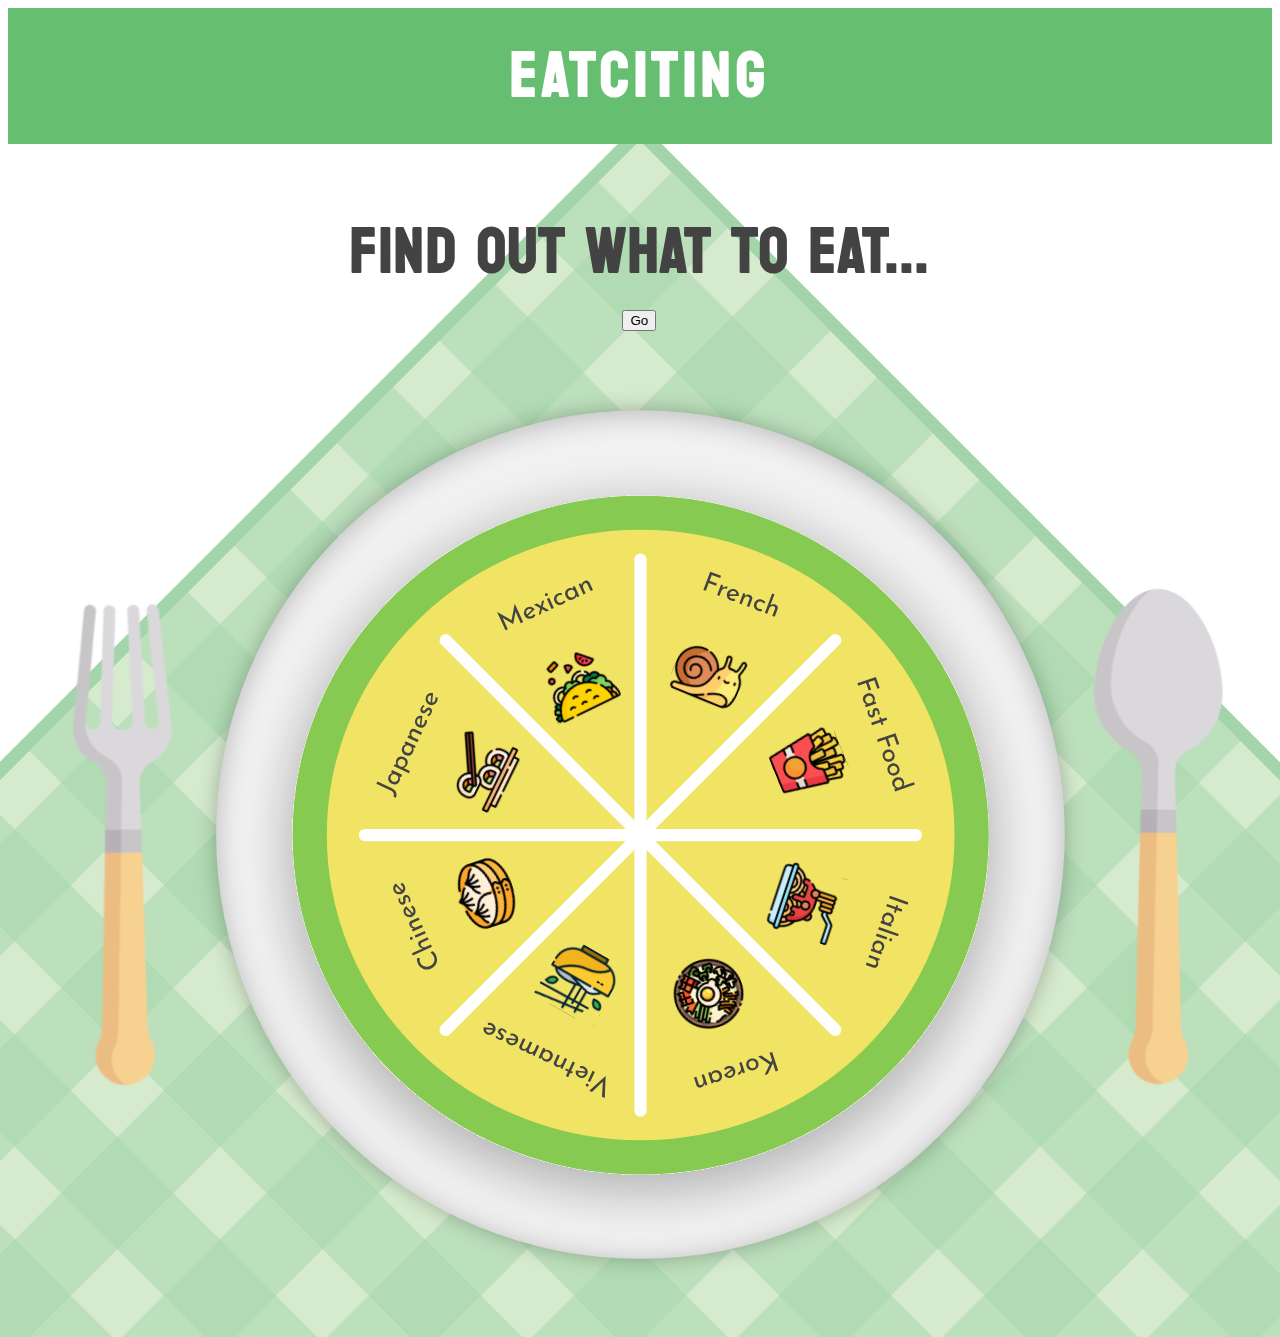
==== src/index.html @ bc3fe516 "javascript" ====
<!DOCTYPE html>
<html lang="en">

<head>
	<meta charset="utf-8">
	<meta http-equiv="X-UA-Compatible" content="IE=edge">
	<meta name="viewport" content="width=device-width, initial-scale=1">
	<meta name="description" content="Update your description here" />
	<link rel="preconnect" href="https://fonts.googleapis.com">
	<link rel="preconnect" href="https://fonts.gstatic.com" crossorigin>
	<link href="https://fonts.googleapis.com/css2?family=Koulen&display=swap" rel="stylesheet">
	<link href="https://fonts.googleapis.com/css2?family=Kaushan+Script&display=swap" rel="stylesheet">
	<title>Eaciting</title>
	<link rel="stylesheet" href="css/style.css">
	<!--
		This is where you should link your CSS file.
	-->
</head>

<body>
	<section class="header">
		<h1>EATCITING</h1>
	</section >
	<section class="title">
		<h1>FIND OUT WHAT TO EAT...</h1>
	</section>
	<button id="spin">Go</button>


	<section class="main">
		<img class= "fork" src = "images/fork.svg" alt="fork"/>
		<img class= "wheel" src = "images/Wheel.svg" alt="wheel"/>
		<img class= "spoon" src = "images/spoon.svg" alt="spoon"/>
		
	</section>
	
	<script src="js/scripts.js"></script>
</body>

</html>
---- src/css/style.css ----
@media screen and (375px <= width <= 834px){
	body{
		background-image: url(../images/Table.svg);
		background-position: 50% -7%;
		background-repeat: no-repeat;
	}

	.header{
		padding: 10px;
		background-color: #66BE71;
		font-family: "Koulen";
		color: white;
		margin-right: 0px;
		text-align: center;
		font-size: 2em;
		letter-spacing: 5px;
		margin-top: 0px;}
	.title{
		font-family: "Koulen";
		color: #434343;
		text-align: center;
		font-size: 1.2em;
		margin-top: 70px;
		letter-spacing: 2px;
	}
	h1{
		border: 0px;
		margin: 0px;
	}

	.main{
		display: flex;
		flex-direction: row;
		justify-content: center;
		scale: 130%;
		margin-top: 90px;
	}
	
	.fork{
		position: absolute;
		margin-top: -40%;
		margin-left: -65%;
		scale: 36%;
	}
	.wheel{
		margin: 0px;
		width: 75%;
		transition: transform 1s ease-in-out;
	}
	  
	.spoon{
		position: absolute;
		margin-left:66%;
		margin-top: -40%;
		scale: 35%;
	}	

	img{
		margin-top: 0px;
	}
	#spin{
		position: absolute;
		margin-left: 45%;
		
	}
	
}

@media screen and (834px <= width <= 1279px) {
	body{
		background-image: url(../images/Table.svg);
		background-position: 50% -20%;
		background-repeat: no-repeat;
	}
	.header{
		padding: 10px;
		background-color: #66BE71;
		font-family: "Koulen";
		color: white;
		margin-right: 0px;
		text-align: center;
		font-size: 2em;
		letter-spacing: 5px;
		margin-top: 0px;}
	.title{
		font-family: "Koulen";
		color: #434343;
		text-align: center;
		font-size: 2em;
		margin-top: 50px;
		letter-spacing: 2px;
	}
	h1{
		border: 0px;
		margin: 0px;
	}

	.main{
		display: flex;
		flex-direction: row;
		justify-content: center;
		scale: 70%;
	}
	.fork{
		position: absolute;
		margin-left: -100%;
		margin-top: 10%;
		height: 80%;
		
	}
	.wheel{
		height: 80%;
		transition: transform 5s ease-in-out;
	}
	.spoon{
		position: absolute;
		margin-top: 10%;
		margin-left: 100%;
		height: 80%;
	}
	#spin{
		position: absolute;
		margin-left: 48%;
	}

}
@media screen and (width >= 1280px) {
	body{
		background-image: url(../images/Table.svg);
		background-position: 50% -15%;
		background-repeat: no-repeat;
	}
	.header{
		padding: 10px;
		background-color: #66BE71;
		font-family: "Koulen";
		color: white;
		margin-right: 0px;
		text-align: center;
		font-size: 2em;
		letter-spacing: 5px;
		margin-top: 0px;}
	.title{
		font-family: "Koulen";
		color: #434343;
		text-align: center;
		font-size: 2em;
		margin-top: 50px;
		letter-spacing: 2px;
	}
	h1{
		border: 0px;
		margin: 0px;
	}

	.main{
		display: flex;
		flex-direction: row;
		justify-content: center;
		margin-top: 30px;
		scale: 90%;
	}
	.fork{
		margin:auto;
		height: 80%;
	}
	.wheel{
		height: 80%;
		transition: transform 5s ease-in-out;
	}
	.spoon{
		margin: auto;
		height: 80%;
	}
	
	#spin{
		position: absolute;
		margin-left: 48%;
	}

}
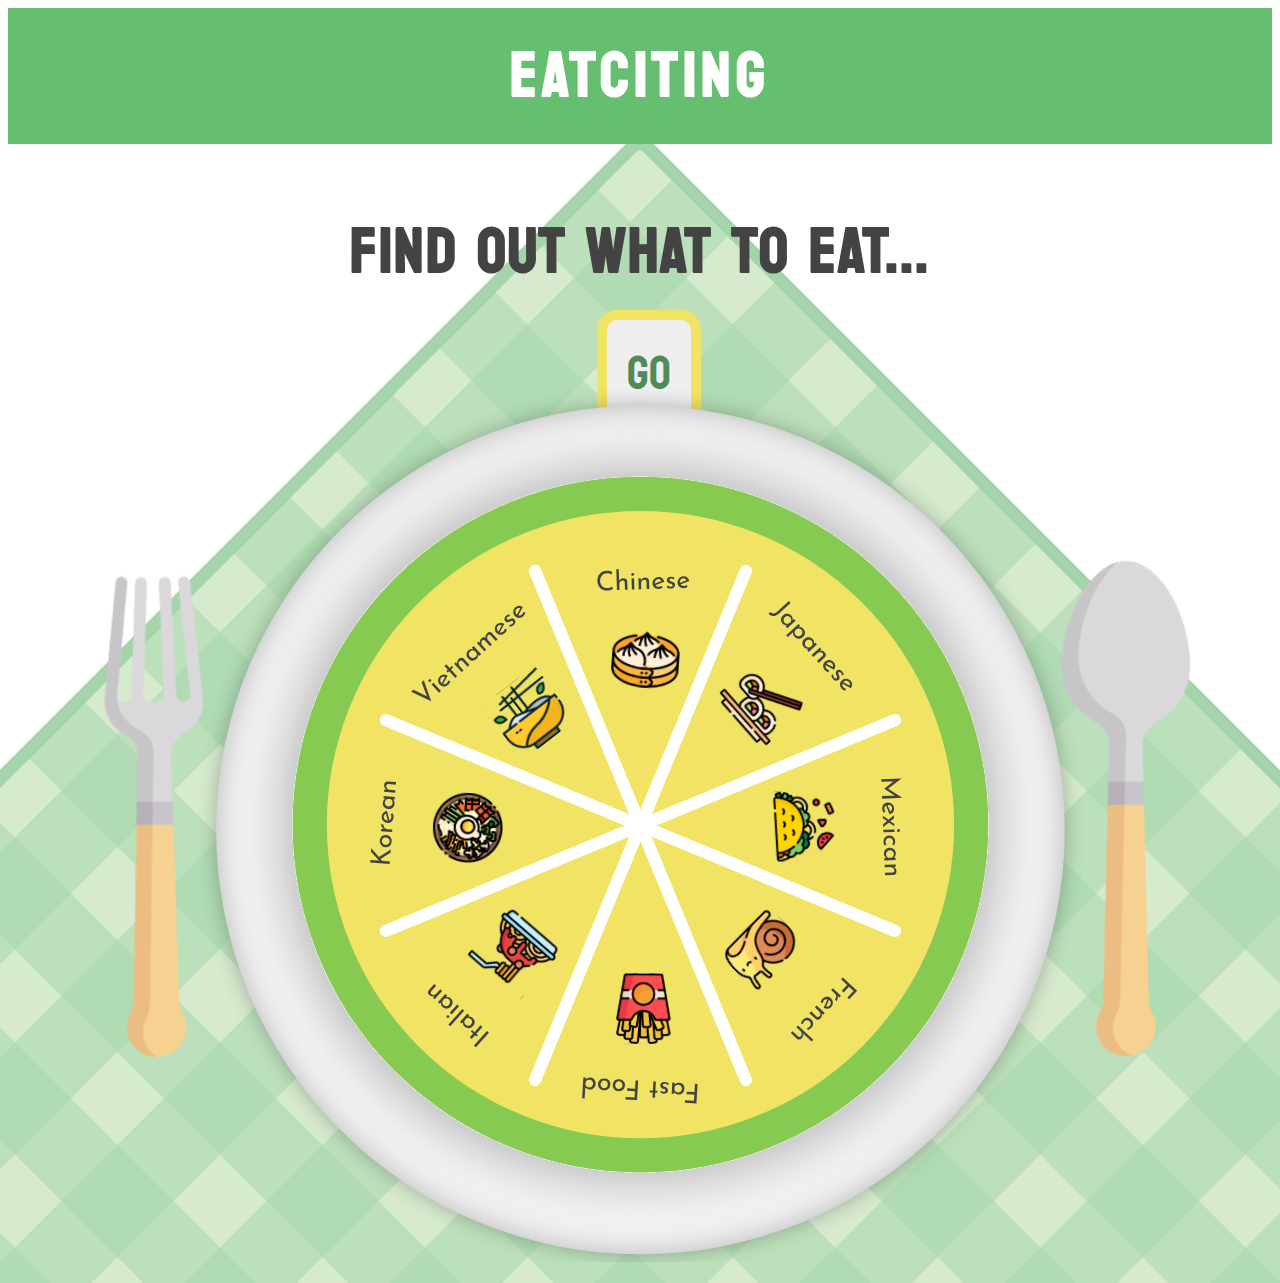
==== commit 9b6312a0: "Big Update: Java Script" ====
--- a/src/index.html
+++ b/src/index.html
@@ -20,7 +20,7 @@
 <body>
 	<section class="header">
 		<h1>EATCITING</h1>
-	</section >
+	</section>
 	<section class="title">
 		<h1>FIND OUT WHAT TO EAT...</h1>
 	</section>
@@ -28,14 +28,15 @@
 
 
 	<section class="main">
-		<img class= "fork" src = "images/fork.svg" alt="fork"/>
-		<img class= "wheel" src = "images/Wheel.svg" alt="wheel"/>
-		<img class= "spoon" src = "images/spoon.svg" alt="spoon"/>
-		
+		<img class="fork" src="images/fork.svg" alt="fork" />
+		<img class="wheel" src="images/Wheel.svg" alt="wheel" />
+		<img class="plate" src="images/plate.svg" alt="plate" />
+		<img class="spoon" src="images/spoon.svg" alt="spoon" />
+		<button class="gifthide"></button>
+
 	</section>
-	
+
 	<script src="js/scripts.js"></script>
 </body>
 
 </html>
-
--- a/src/css/style.css
+++ b/src/css/style.css
@@ -1,11 +1,11 @@
-@media screen and (375px <= width <= 834px){
-	body{
+@media screen and (375px <=width <=834px) {
+	body {
 		background-image: url(../images/Table.svg);
 		background-position: 50% -7%;
 		background-repeat: no-repeat;
 	}
 
-	.header{
+	.header {
 		padding: 10px;
 		background-color: #66BE71;
 		font-family: "Koulen";
@@ -14,8 +14,10 @@
 		text-align: center;
 		font-size: 2em;
 		letter-spacing: 5px;
-		margin-top: 0px;}
-	.title{
+		margin-top: 0px;
+	}
+
+	.title {
 		font-family: "Koulen";
 		color: #434343;
 		text-align: center;
@@ -23,56 +25,60 @@
 		margin-top: 70px;
 		letter-spacing: 2px;
 	}
-	h1{
+
+	h1 {
 		border: 0px;
 		margin: 0px;
 	}
 
-	.main{
+	.main {
 		display: flex;
 		flex-direction: row;
 		justify-content: center;
 		scale: 130%;
 		margin-top: 90px;
 	}
-	
-	.fork{
+
+	.fork {
 		position: absolute;
 		margin-top: -40%;
 		margin-left: -65%;
 		scale: 36%;
 	}
-	.wheel{
+
+	.wheel {
 		margin: 0px;
 		width: 75%;
 		transition: transform 1s ease-in-out;
 	}
-	  
-	.spoon{
-		position: absolute;
-		margin-left:66%;
+
+	.spoon {
+		position: absolute;
+		margin-left: 66%;
 		margin-top: -40%;
 		scale: 35%;
-	}	
-
-	img{
-		margin-top: 0px;
-	}
-	#spin{
+	}
+
+	img {
+		margin-top: 0px;
+	}
+
+	#spin {
 		position: absolute;
 		margin-left: 45%;
-		
-	}
-	
+
+	}
+
 }
 
-@media screen and (834px <= width <= 1279px) {
-	body{
+@media screen and (834px <=width <=1279px) {
+	body {
 		background-image: url(../images/Table.svg);
 		background-position: 50% -20%;
 		background-repeat: no-repeat;
 	}
-	.header{
+
+	.header {
 		padding: 10px;
 		background-color: #66BE71;
 		font-family: "Koulen";
@@ -81,8 +87,10 @@
 		text-align: center;
 		font-size: 2em;
 		letter-spacing: 5px;
-		margin-top: 0px;}
-	.title{
+		margin-top: 0px;
+	}
+
+	.title {
 		font-family: "Koulen";
 		color: #434343;
 		text-align: center;
@@ -90,47 +98,54 @@
 		margin-top: 50px;
 		letter-spacing: 2px;
 	}
-	h1{
+
+	h1 {
 		border: 0px;
 		margin: 0px;
 	}
 
-	.main{
+	.main {
 		display: flex;
 		flex-direction: row;
 		justify-content: center;
 		scale: 70%;
 	}
-	.fork{
+
+	.fork {
 		position: absolute;
 		margin-left: -100%;
 		margin-top: 10%;
 		height: 80%;
-		
-	}
-	.wheel{
+
+	}
+
+	.wheel {
 		height: 80%;
 		transition: transform 5s ease-in-out;
 	}
-	.spoon{
+
+	.spoon {
 		position: absolute;
 		margin-top: 10%;
 		margin-left: 100%;
 		height: 80%;
 	}
-	#spin{
+
+	#spin {
 		position: absolute;
 		margin-left: 48%;
 	}
 
 }
-@media screen and (width >= 1280px) {
-	body{
+
+@media screen and (width >=1280px) {
+	body {
 		background-image: url(../images/Table.svg);
 		background-position: 50% -15%;
 		background-repeat: no-repeat;
 	}
-	.header{
+
+	.header {
 		padding: 10px;
 		background-color: #66BE71;
 		font-family: "Koulen";
@@ -139,8 +154,10 @@
 		text-align: center;
 		font-size: 2em;
 		letter-spacing: 5px;
-		margin-top: 0px;}
-	.title{
+		margin-top: 0px;
+	}
+
+	.title {
 		font-family: "Koulen";
 		color: #434343;
 		text-align: center;
@@ -148,34 +165,71 @@
 		margin-top: 50px;
 		letter-spacing: 2px;
 	}
-	h1{
+
+	h1 {
 		border: 0px;
 		margin: 0px;
 	}
 
-	.main{
+	.main {
 		display: flex;
 		flex-direction: row;
 		justify-content: center;
 		margin-top: 30px;
 		scale: 90%;
 	}
-	.fork{
-		margin:auto;
-		height: 80%;
-	}
-	.wheel{
+
+	.fork {
+		margin: auto;
+		height: 80%;
+	}
+
+	.wheel {
 		height: 80%;
 		transition: transform 5s ease-in-out;
-	}
-	.spoon{
+		margin-top: 3%;
+	}
+
+	.wheelhide {
+		visibility: hidden;
+	}
+
+	.plate {
+		position: absolute;
+		z-index: -1;
+	}
+
+	.spoon {
 		margin: auto;
 		height: 80%;
 	}
-	
-	#spin{
-		position: absolute;
-		margin-left: 48%;
-	}
-
-}+
+	.gifthide {
+		display: none;
+	}
+
+	.gift {
+		position: absolute;
+		margin-top: 25%;
+		background: url(../images/gift.svg);
+		width: 170px;
+		height: 170px;
+		border: none;
+	}
+
+	#spin {
+		position: absolute;
+		margin-left: 46%;
+		padding: 20px;
+		padding-top: 10px;
+		font-size: 3em;
+		border-color: #F1E363;
+		border-width: 10px;
+		border-style: solid;
+		border-radius: 20px;
+		font-family: "Koulen";
+		color: #4F8A57;
+
+	}
+
+}
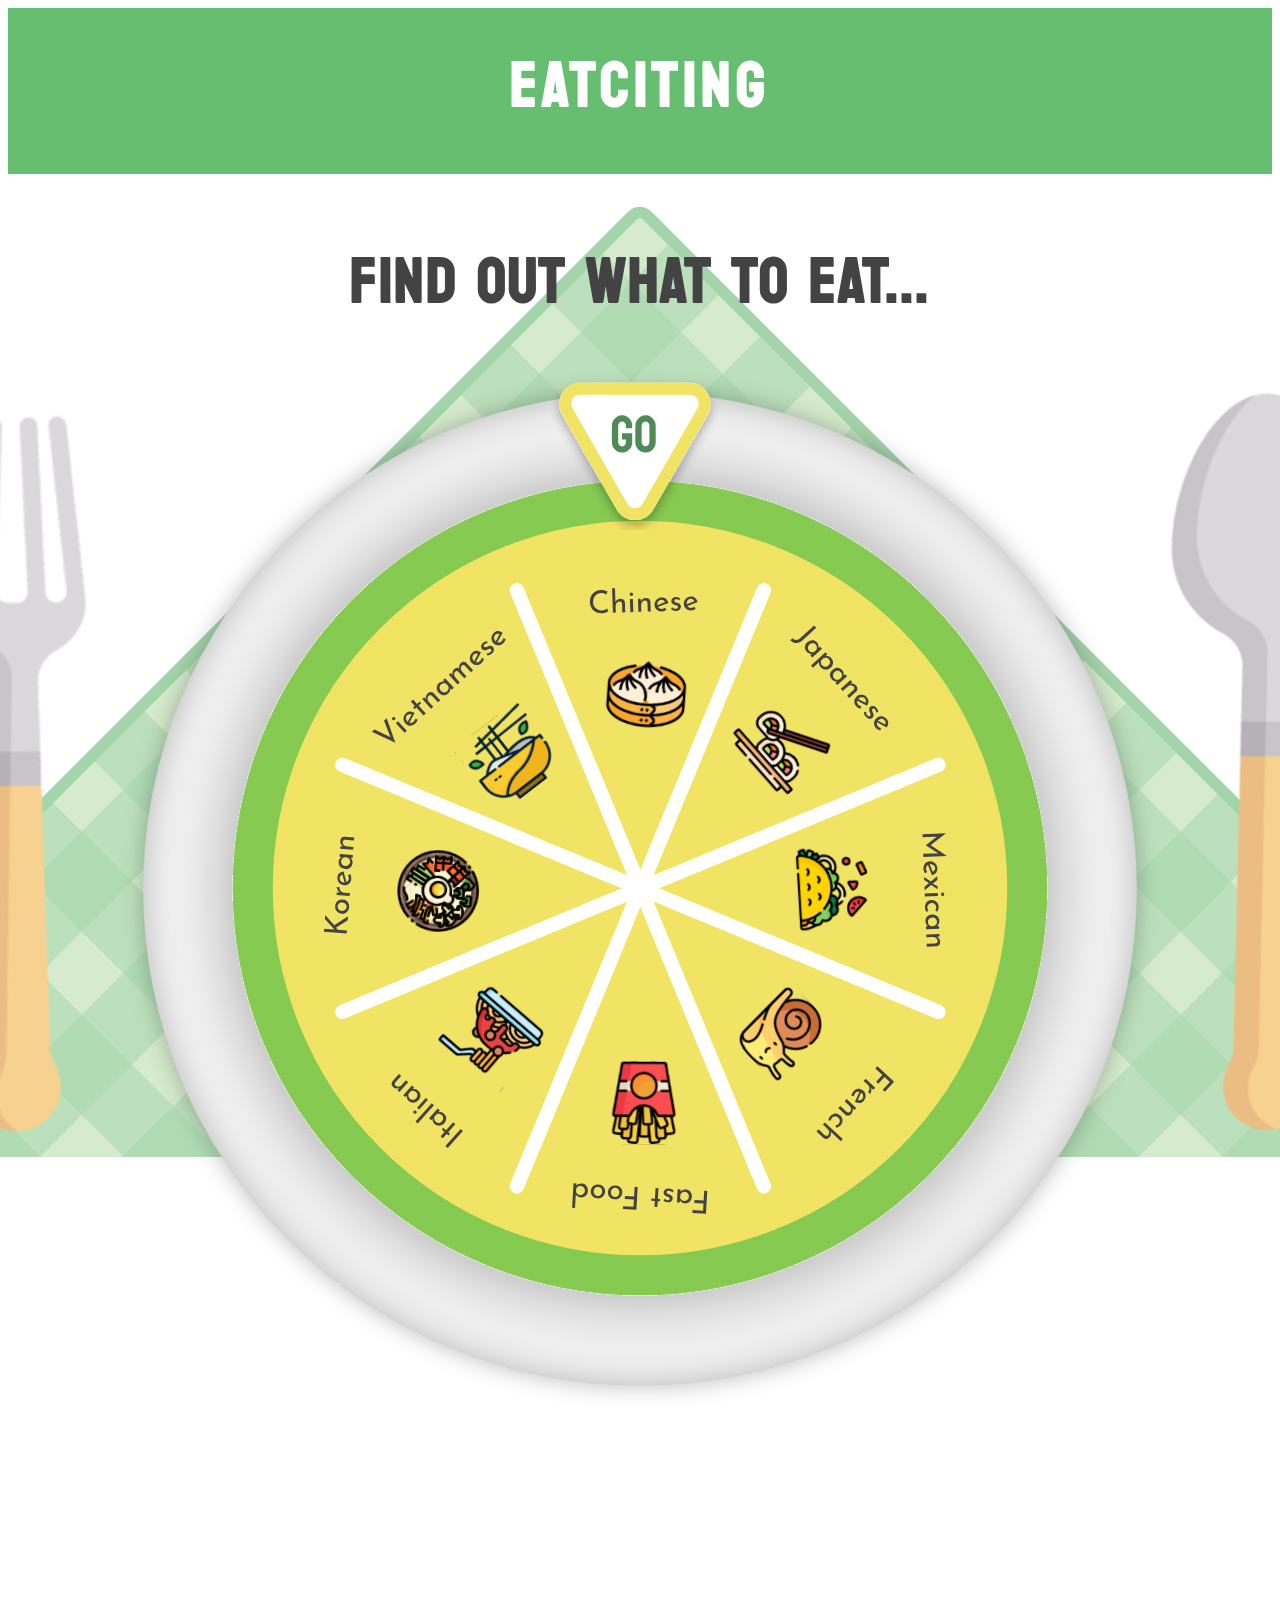
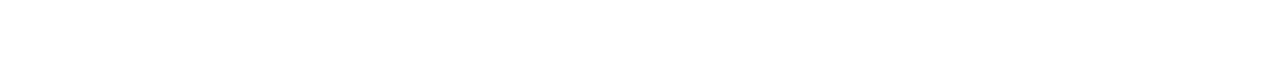
==== commit 169106f3: "Big Update: CSS" ====
--- a/src/index.html
+++ b/src/index.html
@@ -12,9 +12,6 @@
 	<link href="https://fonts.googleapis.com/css2?family=Kaushan+Script&display=swap" rel="stylesheet">
 	<title>Eaciting</title>
 	<link rel="stylesheet" href="css/style.css">
-	<!--
-		This is where you should link your CSS file.
-	-->
 </head>
 
 <body>
@@ -24,15 +21,21 @@
 	<section class="title">
 		<h1>FIND OUT WHAT TO EAT...</h1>
 	</section>
-	<button id="spin">Go</button>
+	<section class="start">
+		<button id="spin"></button>
+	</section>
+
 
 
 	<section class="main">
 		<img class="fork" src="images/fork.svg" alt="fork" />
 		<img class="wheel" src="images/Wheel.svg" alt="wheel" />
-		<img class="plate" src="images/plate.svg" alt="plate" />
 		<img class="spoon" src="images/spoon.svg" alt="spoon" />
-		<button class="gifthide"></button>
+		<img class="platehide" src="images/plate.svg" alt="plate" />
+		<section class="giftbox">
+			<button class="gifthide"></button>
+		</section>
+
 
 	</section>
 
--- a/src/css/style.css
+++ b/src/css/style.css
@@ -1,4 +1,4 @@
-@media screen and (375px <=width <=834px) {
+@media screen and (375px <=width <834px) {
 	body {
 		background-image: url(../images/Table.svg);
 		background-position: 50% -7%;
@@ -71,15 +71,21 @@
 
 }
 
-@media screen and (834px <=width <=1279px) {
+@media screen and (834px <=width <1280px) {
 	body {
 		background-image: url(../images/Table.svg);
-		background-position: 50% -20%;
+		background-position: 50% 200px;
+		background-size: 220%;
 		background-repeat: no-repeat;
-	}
+		display: grid;
+		grid-template-columns: repeat(6, 1fr);
+		grid-template-rows: repeat(8, 1fr);
+	}
+
+	/* Title Bar & Instruction Line */
 
 	.header {
-		padding: 10px;
+		padding: 20px;
 		background-color: #66BE71;
 		font-family: "Koulen";
 		color: white;
@@ -88,6 +94,8 @@
 		font-size: 2em;
 		letter-spacing: 5px;
 		margin-top: 0px;
+		grid-column: 1 / span 6;
+		grid-row: 1 / span 1;
 	}
 
 	.title {
@@ -97,6 +105,8 @@
 		font-size: 2em;
 		margin-top: 50px;
 		letter-spacing: 2px;
+		grid-column: 1 / span 6;
+		grid-row: 2 / span 1;
 	}
 
 	h1 {
@@ -104,36 +114,109 @@
 		margin: 0px;
 	}
 
+	/* Main Part */
+
 	.main {
-		display: flex;
-		flex-direction: row;
-		justify-content: center;
-		scale: 70%;
-	}
+		display: grid;
+		grid-template-rows: 1;
+		grid-template-columns: repeat(8, 1fr);
+		justify-content: center;
+		margin-top: 30px;
+		scale: 100%;
+		grid-column: 1 / span 6;
+		grid-row: 3/ span 9;
+	}
+
+	/* Main Part  Element*/
 
 	.fork {
-		position: absolute;
-		margin-left: -100%;
-		margin-top: 10%;
-		height: 80%;
-
-	}
+		max-width: 120%;
+		grid-row: 1;
+		grid-column: 1/span 1
+	}
+
+	.spoon {
+		max-width: 120%;
+		grid-row: 1;
+		grid-column: 8/span 1;
+	}
+
+	/* Spin Wheel*/
 
 	.wheel {
-		height: 80%;
-		transition: transform 5s ease-in-out;
-	}
-
-	.spoon {
-		position: absolute;
-		margin-top: 10%;
-		margin-left: 100%;
-		height: 80%;
+		margin-top: 50px;
+		max-width: 100%;
+		transition: transform 3s ease-in-out;
+		grid-row: 1;
+		grid-column: 2/span 6;
+	}
+
+	.wheelhide {
+		display: none;
+	}
+
+	/* Blank Plate*/
+
+	.platehide {
+		display: none;
+	}
+
+	.plate {
+		margin-top: 50px;
+		max-width: 100%;
+		transition: transform 3s ease-in-out;
+		grid-row: 1;
+		grid-column: 2/span 6;
+	}
+
+	/* Gift Box*/
+
+	.giftbox {
+		grid-row: 1;
+		grid-column: 4/span 2;
+		z-index: 1;
+		display: flex;
+		justify-content: center;
+	}
+
+	.gifthide {
+		display: none;
+	}
+
+	.gift {
+		background: url(../images/gift.svg);
+		margin-top: 260px;
+		width: 160px;
+		height: 160px;
+		border: none;
+		transition-duration: 0.4s;
+	}
+
+	.gift:hover {
+		transform: scale(1.2);
+	}
+
+	/* Start Button*/
+
+	.start {
+		display: flex;
+		justify-content: center;
+		grid-column: 1 / span 6;
+		grid-row: 3 / span 2;
+		z-index: 1;
 	}
 
 	#spin {
-		position: absolute;
-		margin-left: 48%;
+		width: 220px;
+		height: 200px;
+		background: url(../images/start.svg);
+		border: none;
+		margin-top: -10px;
+		transition-duration: 0.4s;
+	}
+
+	#spin:hover {
+		transform: scale(1.2);
 	}
 
 }
@@ -141,12 +224,18 @@
 @media screen and (width >=1280px) {
 	body {
 		background-image: url(../images/Table.svg);
-		background-position: 50% -15%;
+		background-position: 50% 200px;
+		background-size: 150%;
 		background-repeat: no-repeat;
-	}
+		display: grid;
+		grid-template-columns: repeat(6, 1fr);
+		grid-template-rows: repeat(10, 1fr);
+	}
+
+	/* Title Bar & Instruction Line */
 
 	.header {
-		padding: 10px;
+		padding: 20px;
 		background-color: #66BE71;
 		font-family: "Koulen";
 		color: white;
@@ -155,6 +244,8 @@
 		font-size: 2em;
 		letter-spacing: 5px;
 		margin-top: 0px;
+		grid-column: 1 / span 6;
+		grid-row: 1 / span 1;
 	}
 
 	.title {
@@ -164,6 +255,8 @@
 		font-size: 2em;
 		margin-top: 50px;
 		letter-spacing: 2px;
+		grid-column: 1 / span 6;
+		grid-row: 2 / span 1;
 	}
 
 	h1 {
@@ -171,37 +264,67 @@
 		margin: 0px;
 	}
 
+	/* Main Part */
+
 	.main {
-		display: flex;
-		flex-direction: row;
+		display: grid;
+		grid-template-rows: 1;
+		grid-template-columns: 3;
 		justify-content: center;
 		margin-top: 30px;
-		scale: 90%;
-	}
+		scale: 100%;
+		grid-column: 1 / span 6;
+		grid-row: 3/ span 9;
+	}
+
+	/* Main Part  Element*/
 
 	.fork {
-		margin: auto;
-		height: 80%;
-	}
+		height: 60%;
+		grid-row: 1;
+		grid-column: 1;
+	}
+
+	.spoon {
+		height: 60%;
+		grid-row: 1;
+		grid-column: 3;
+	}
+
+	/* Spin Wheel*/
 
 	.wheel {
 		height: 80%;
-		transition: transform 5s ease-in-out;
+		transition: transform 3s ease-in-out;
+		grid-row: 1;
+		grid-column: 2;
+	}
+
+	.wheelhide {
+		display: none;
+	}
+
+	/* Blank Plate*/
+
+	.platehide {
+		display: none;
+	}
+
+	.plate {
+		height: 80%;
 		margin-top: 3%;
-	}
-
-	.wheelhide {
-		visibility: hidden;
-	}
-
-	.plate {
-		position: absolute;
-		z-index: -1;
-	}
-
-	.spoon {
-		margin: auto;
-		height: 80%;
+		grid-row: 1;
+		grid-column: 2;
+	}
+
+	/* Gift Box*/
+
+	.giftbox {
+		grid-row: 1;
+		grid-column: 2;
+		z-index: 1;
+		display: flex;
+		justify-content: center;
 	}
 
 	.gifthide {
@@ -209,27 +332,39 @@
 	}
 
 	.gift {
-		position: absolute;
-		margin-top: 25%;
 		background: url(../images/gift.svg);
-		width: 170px;
-		height: 170px;
+		margin-top: 320px;
+		width: 160px;
+		height: 160px;
 		border: none;
+		transition-duration: 0.4s;
+	}
+
+	.gift:hover {
+		transform: scale(1.2);
+	}
+
+	/* Start Button*/
+
+	.start {
+		display: flex;
+		justify-content: center;
+		grid-column: 1 / span 6;
+		grid-row: 3 / span 2;
+		z-index: 1;
 	}
 
 	#spin {
-		position: absolute;
-		margin-left: 46%;
-		padding: 20px;
-		padding-top: 10px;
-		font-size: 3em;
-		border-color: #F1E363;
-		border-width: 10px;
-		border-style: solid;
-		border-radius: 20px;
-		font-family: "Koulen";
-		color: #4F8A57;
-
+		width: 220px;
+		height: 200px;
+		background: url(../images/start.svg);
+		border: none;
+		margin-top: -10px;
+		transition-duration: 0.4s;
+	}
+
+	#spin:hover {
+		transform: scale(1.2);
 	}
 
 }
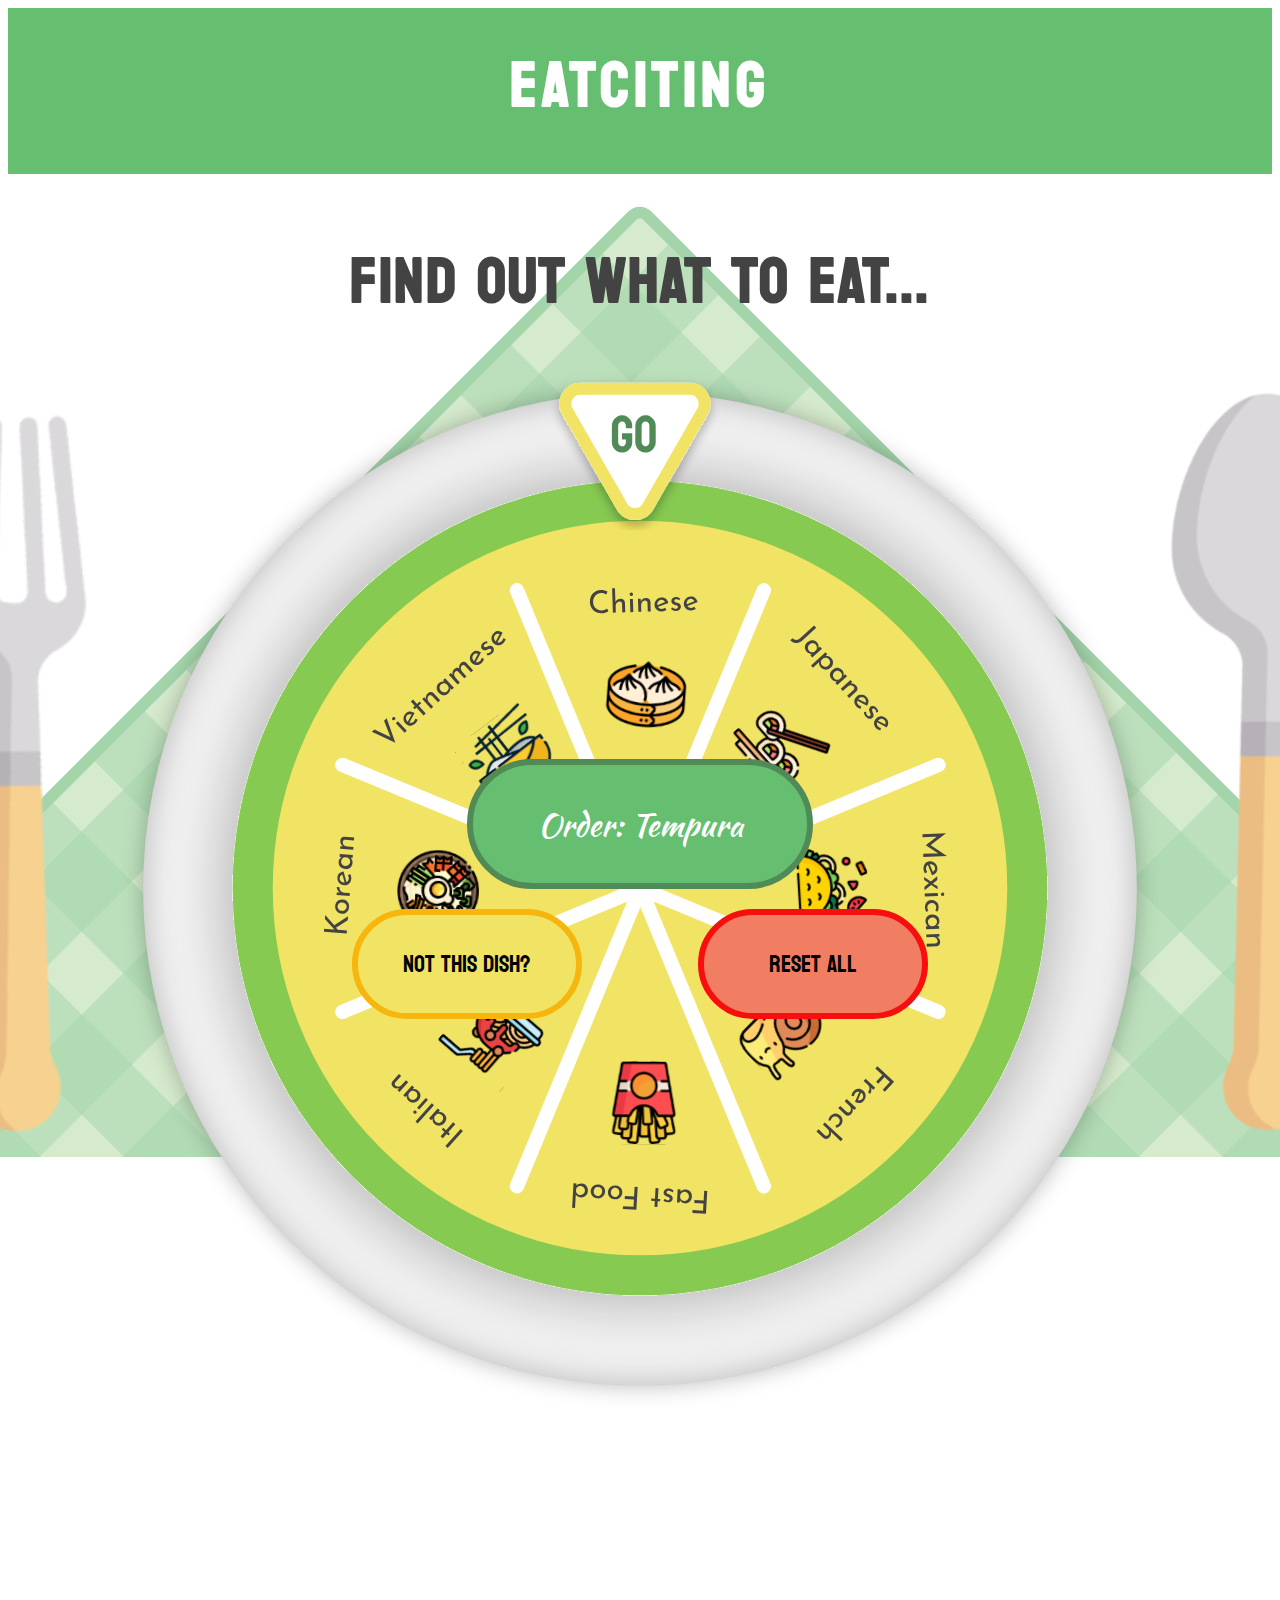
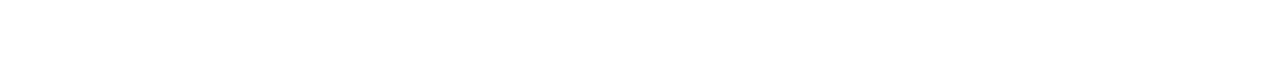
==== commit 68cfb52c: "Big Update: Mobile CSS and Result Display" ====
--- a/src/index.html
+++ b/src/index.html
@@ -9,6 +9,9 @@
 	<link rel="preconnect" href="https://fonts.googleapis.com">
 	<link rel="preconnect" href="https://fonts.gstatic.com" crossorigin>
 	<link href="https://fonts.googleapis.com/css2?family=Koulen&display=swap" rel="stylesheet">
+	<link href="https://fonts.googleapis.com/css2?family=Kaushan+Script&display=swap" rel="stylesheet">
+	<link rel="preconnect" href="https://fonts.googleapis.com">
+	<link rel="preconnect" href="https://fonts.gstatic.com" crossorigin>
 	<link href="https://fonts.googleapis.com/css2?family=Kaushan+Script&display=swap" rel="stylesheet">
 	<title>Eaciting</title>
 	<link rel="stylesheet" href="css/style.css">
@@ -26,15 +29,18 @@
 	</section>
 
 
-
 	<section class="main">
 		<img class="fork" src="images/fork.svg" alt="fork" />
 		<img class="wheel" src="images/Wheel.svg" alt="wheel" />
 		<img class="spoon" src="images/spoon.svg" alt="spoon" />
 		<img class="platehide" src="images/plate.svg" alt="plate" />
-		<section class="giftbox">
-			<button class="gifthide"></button>
+		<button class="gifthide"></button>
+		<section class="results">
+			<button id="order"></button>
+			<button id="resetdish">Not this Dish?</button>
+			<button id="resetall">Reset All</button>
 		</section>
+
 
 
 	</section>
--- a/src/css/style.css
+++ b/src/css/style.css
@@ -1,12 +1,181 @@
-@media screen and (375px <=width <834px) {
+@media screen and (320px <=width <834px) {
 	body {
 		background-image: url(../images/Table.svg);
-		background-position: 50% -7%;
+		background-position: 50% 200px;
+		background-size: 280%;
 		background-repeat: no-repeat;
 	}
 
 	.header {
-		padding: 10px;
+		padding: 5%;
+		background-color: #66BE71;
+		font-family: "Koulen";
+		color: white;
+		margin-right: 0px;
+		text-align: center;
+		font-size: 1em;
+		letter-spacing: 5px;
+		margin-top: 0px;
+	}
+
+	.title {
+		font-family: "Koulen";
+		color: #434343;
+		text-align: center;
+		font-size: 1em;
+		margin-top: 30px;
+		letter-spacing: 2px;
+		grid-column: 1 / span 6;
+		grid-row: 2 / span 1;
+	}
+
+	h1 {
+		border: 0px;
+		margin: 0px;
+	}
+
+	.start {
+		display: flex;
+		justify-content: center;
+		grid-column: 1 / span 6;
+		grid-row: 3 / span 2;
+	}
+
+	#spin {
+		width: 220px;
+		height: 200px;
+		background: url(../images/start.svg);
+		scale: 60%;
+		border: none;
+		margin-top: -30px;
+		transition-duration: 0.4s;
+		z-index: 1;
+	}
+
+	#spin:hover {
+		transform: scale(1.2);
+	}
+
+	.main {
+		display: grid;
+		grid-template-rows: repeat(3, 1fr);
+		grid-template-columns: repeat(9, 1fr);
+		justify-content: center;
+		margin-top: -150px;
+	}
+
+	.fork {
+		margin-top: 150%;
+		height: 30%;
+		grid-row: 1/span 3;
+		grid-column: 1/span 1;
+		z-index: 1;
+	}
+
+	.spoon {
+		margin-top: 150%;
+		height: 30%;
+		grid-row: 1/span 3;
+		grid-column: 9/span 1;
+		z-index: 1;
+	}
+
+	/* Spin Wheel*/
+
+	.wheel {
+		margin-top: 50px;
+		width: 100%;
+		transition: transform 3s ease-in-out;
+		grid-row: 1/ span 3;
+		grid-column: 1/span 9;
+	}
+
+	.wheelhide {
+		display: none;
+	}
+
+	/* Blank Plate*/
+
+	.platehide {
+		display: none;
+	}
+
+	.plate {
+		margin-top: 50px;
+		width: 100%;
+		grid-row: 1/ span 3;
+		grid-column: 1/span 9;
+	}
+
+
+	/* Gift Box*/
+
+	.gifthide {
+		display: none;
+	}
+
+	.gift {
+		background: url(../images/gift.svg);
+		width: 160px;
+		height: 160px;
+		scale: 70%;
+		border: none;
+		transition-duration: 0.4s;
+		margin-top: 90%;
+		grid-row: 1;
+		grid-column: 5/ span 1;
+		z-index: 1;
+	}
+
+	.gift:hover {
+		transform: scale(1.2);
+	}
+
+	/* Start Button*/
+
+	.start {
+		display: flex;
+		justify-content: center;
+		grid-column: 1 / span 6;
+		grid-row: 3 / span 2;
+		z-index: 1;
+	}
+
+	#spin {
+		width: 220px;
+		height: 200px;
+		background: url(../images/start.svg);
+		border: none;
+		margin-top: -10px;
+		transition-duration: 0.4s;
+	}
+
+	#spin:hover {
+		transform: scale(1.2);
+	}
+
+	/*order button*/
+
+
+
+
+}
+
+@media screen and (834px <=width <1280px) {
+	body {
+		background-image: url(../images/Table.svg);
+		background-position: 50% 200px;
+		background-size: 280%;
+		background-repeat: no-repeat;
+		display: grid;
+		grid-template-columns: repeat(6, 1fr);
+		grid-template-rows: repeat(8, 1fr);
+	}
+
+	/* Title Bar & Instruction Line */
+
+	.header {
+		padding: 5%;
 		background-color: #66BE71;
 		font-family: "Koulen";
 		color: white;
@@ -15,85 +184,6 @@
 		font-size: 2em;
 		letter-spacing: 5px;
 		margin-top: 0px;
-	}
-
-	.title {
-		font-family: "Koulen";
-		color: #434343;
-		text-align: center;
-		font-size: 1.2em;
-		margin-top: 70px;
-		letter-spacing: 2px;
-	}
-
-	h1 {
-		border: 0px;
-		margin: 0px;
-	}
-
-	.main {
-		display: flex;
-		flex-direction: row;
-		justify-content: center;
-		scale: 130%;
-		margin-top: 90px;
-	}
-
-	.fork {
-		position: absolute;
-		margin-top: -40%;
-		margin-left: -65%;
-		scale: 36%;
-	}
-
-	.wheel {
-		margin: 0px;
-		width: 75%;
-		transition: transform 1s ease-in-out;
-	}
-
-	.spoon {
-		position: absolute;
-		margin-left: 66%;
-		margin-top: -40%;
-		scale: 35%;
-	}
-
-	img {
-		margin-top: 0px;
-	}
-
-	#spin {
-		position: absolute;
-		margin-left: 45%;
-
-	}
-
-}
-
-@media screen and (834px <=width <1280px) {
-	body {
-		background-image: url(../images/Table.svg);
-		background-position: 50% 200px;
-		background-size: 220%;
-		background-repeat: no-repeat;
-		display: grid;
-		grid-template-columns: repeat(6, 1fr);
-		grid-template-rows: repeat(8, 1fr);
-	}
-
-	/* Title Bar & Instruction Line */
-
-	.header {
-		padding: 20px;
-		background-color: #66BE71;
-		font-family: "Koulen";
-		color: white;
-		margin-right: 0px;
-		text-align: center;
-		font-size: 2em;
-		letter-spacing: 5px;
-		margin-top: 0px;
 		grid-column: 1 / span 6;
 		grid-row: 1 / span 1;
 	}
@@ -118,8 +208,8 @@
 
 	.main {
 		display: grid;
-		grid-template-rows: 1;
-		grid-template-columns: repeat(8, 1fr);
+		grid-template-rows: repeat(3, 1fr);
+		grid-template-columns: repeat(9, 1fr);
 		justify-content: center;
 		margin-top: 30px;
 		scale: 100%;
@@ -130,25 +220,29 @@
 	/* Main Part  Element*/
 
 	.fork {
-		max-width: 120%;
-		grid-row: 1;
-		grid-column: 1/span 1
+		margin-top: 50%;
+		height: 60%;
+		grid-row: 1/span 3;
+		grid-column: 1/span 1;
+		z-index: 1;
 	}
 
 	.spoon {
-		max-width: 120%;
-		grid-row: 1;
-		grid-column: 8/span 1;
+		margin-top: 50%;
+		height: 60%;
+		grid-row: 1/span 3;
+		grid-column: 9/span 1;
+		z-index: 1;
 	}
 
 	/* Spin Wheel*/
 
 	.wheel {
 		margin-top: 50px;
-		max-width: 100%;
+		width: 100%;
 		transition: transform 3s ease-in-out;
-		grid-row: 1;
-		grid-column: 2/span 6;
+		grid-row: 1/ span 3;
+		grid-column: 1/span 9;
 	}
 
 	.wheelhide {
@@ -163,21 +257,13 @@
 
 	.plate {
 		margin-top: 50px;
-		max-width: 100%;
+		width: 100%;
 		transition: transform 3s ease-in-out;
-		grid-row: 1;
-		grid-column: 2/span 6;
+		grid-row: 1/ span 3;
+		grid-column: 1/span 9;
 	}
 
 	/* Gift Box*/
-
-	.giftbox {
-		grid-row: 1;
-		grid-column: 4/span 2;
-		z-index: 1;
-		display: flex;
-		justify-content: center;
-	}
 
 	.gifthide {
 		display: none;
@@ -185,11 +271,13 @@
 
 	.gift {
 		background: url(../images/gift.svg);
-		margin-top: 260px;
 		width: 160px;
 		height: 160px;
 		border: none;
 		transition-duration: 0.4s;
+		grid-row: 2;
+		grid-column: 5/ span 1;
+		z-index: 1;
 	}
 
 	.gift:hover {
@@ -319,14 +407,6 @@
 
 	/* Gift Box*/
 
-	.giftbox {
-		grid-row: 1;
-		grid-column: 2;
-		z-index: 1;
-		display: flex;
-		justify-content: center;
-	}
-
 	.gifthide {
 		display: none;
 	}
@@ -334,10 +414,14 @@
 	.gift {
 		background: url(../images/gift.svg);
 		margin-top: 320px;
+		margin-left: 40%;
 		width: 160px;
 		height: 160px;
 		border: none;
 		transition-duration: 0.4s;
+		grid-row: 1;
+		grid-column: 2;
+		z-index: 1;
 	}
 
 	.gift:hover {
@@ -367,4 +451,67 @@
 		transform: scale(1.2);
 	}
 
+	/*order button*/
+
+	.results {
+		display: grid;
+		grid-template-columns: repeat(9, 1fr);
+		grid-template-rows: repeat(10, 1fr);
+		grid-row: 1;
+		grid-column: 2;
+	}
+
+	#order {
+		border: #4F8A57 6px solid;
+		border-radius: 70px;
+		font-family: "Kaushan Script", cursive;
+		background-color: #66BE71;
+		color: white;
+		font-size: 2em;
+		padding: 20px;
+		grid-row: 4/span 1;
+		grid-column: 4/span 3;
+		transition-duration: 0.4s;
+	}
+
+	#resetdish {
+		border: #F7B60E 6px solid;
+		border-radius: 70px;
+		font-family: "Koulen";
+		margin-top: 20px;
+		background-color: #F1E363;
+		color: black;
+		font-size: 1.5em;
+		padding: 20px;
+		grid-row: 5/span 1;
+		grid-column: 3/span 2;
+		transition-duration: 0.4s;
+	}
+
+	#resetall {
+		border: #F70E0E 6px solid;
+		border-radius: 70px;
+		font-family: "Koulen";
+		margin-top: 20px;
+		background-color: #F17D63;
+		color: black;
+		font-size: 1.5em;
+		padding: 20px;
+		grid-row: 5/span 1;
+		grid-column: 6/span 2;
+		transition-duration: 0.4s;
+	}
+
+	#order:hover {
+		transform: scale(1.2);
+	}
+
+	#resetdish:hover {
+		transform: scale(1.2);
+	}
+
+	#resetall:hover {
+		transform: scale(1.2);
+	}
+
 }
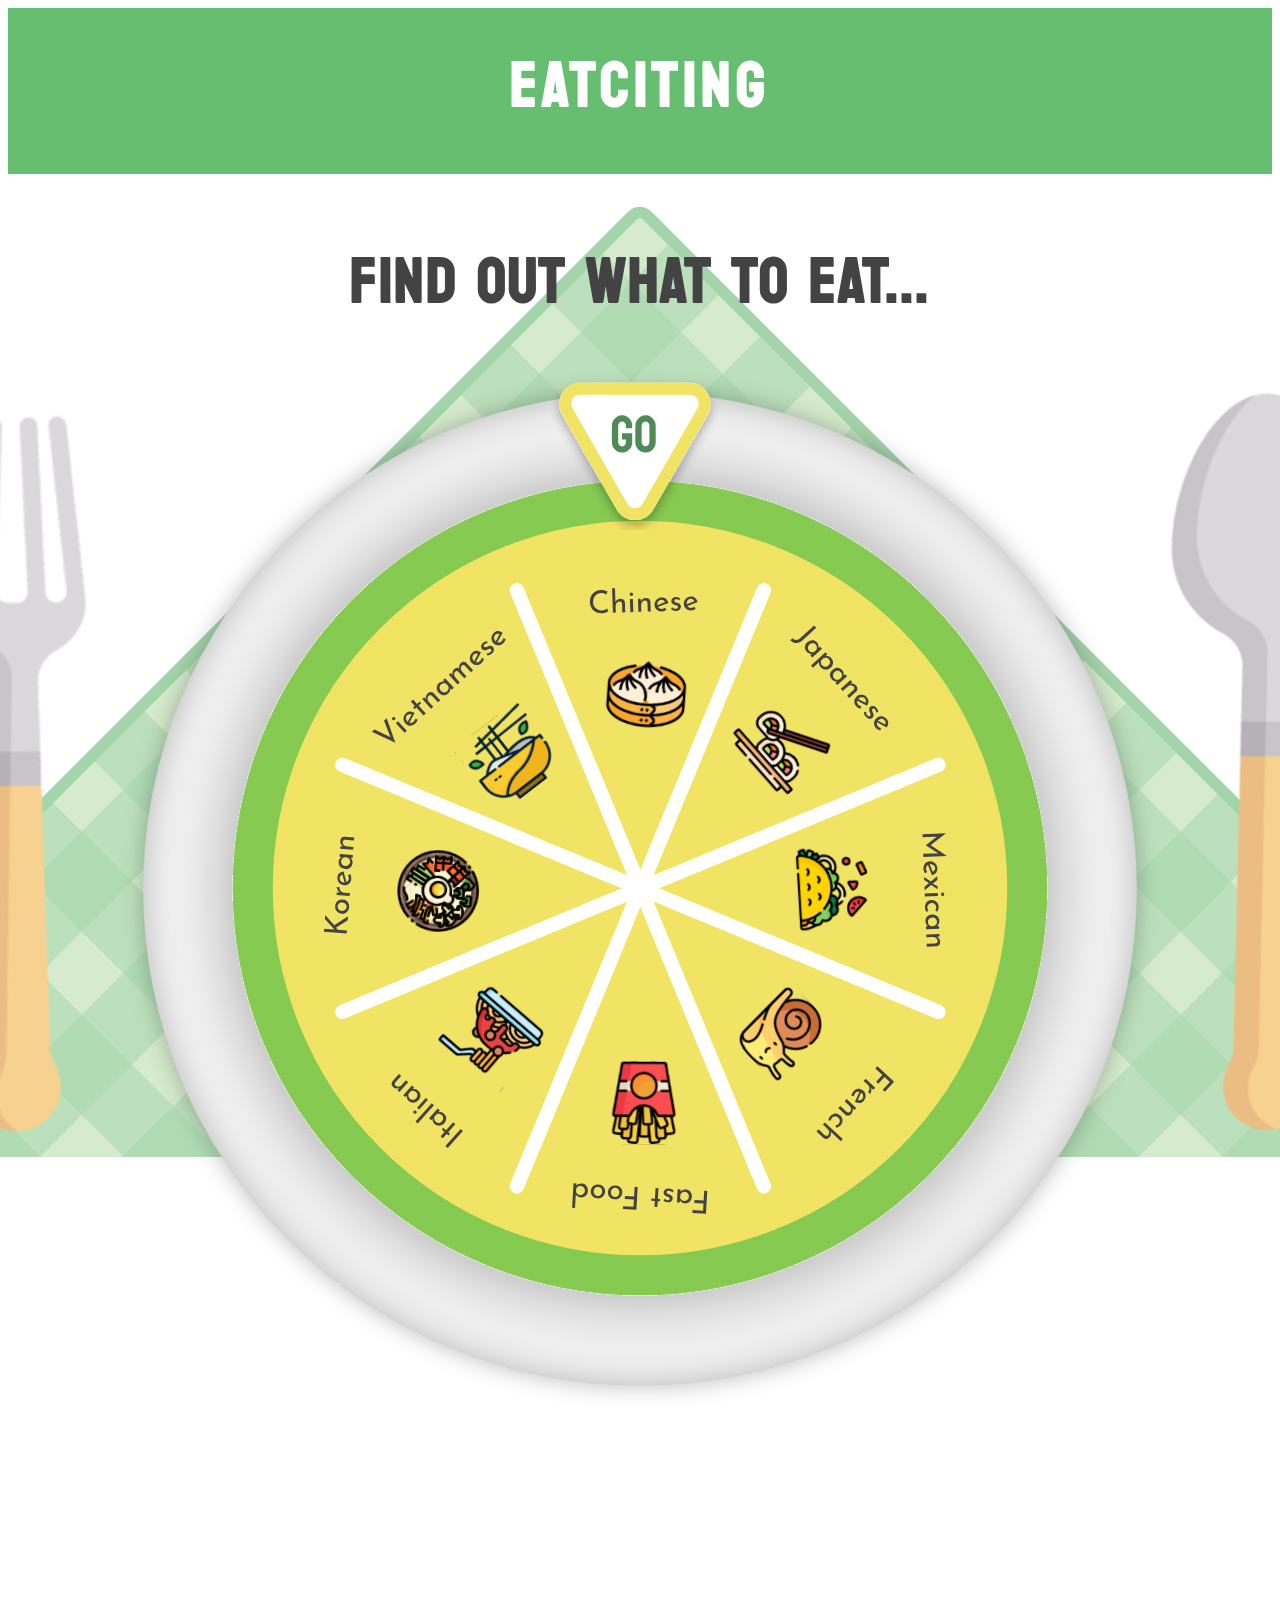
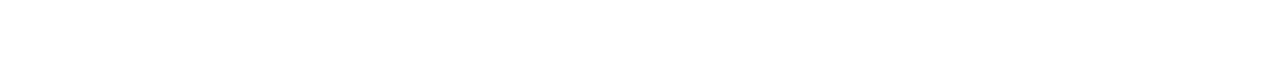
==== commit 46be34de: "Update: Java Script Update" ====
--- a/src/index.html
+++ b/src/index.html
@@ -35,14 +35,11 @@
 		<img class="spoon" src="images/spoon.svg" alt="spoon" />
 		<img class="platehide" src="images/plate.svg" alt="plate" />
 		<button class="gifthide"></button>
-		<section class="results">
+		<section class="resultshide">
 			<button id="order"></button>
 			<button id="resetdish">Not this Dish?</button>
 			<button id="resetall">Reset All</button>
 		</section>
-
-
-
 	</section>
 
 	<script src="js/scripts.js"></script>
--- a/src/css/style.css
+++ b/src/css/style.css
@@ -459,6 +459,10 @@
 		grid-template-rows: repeat(10, 1fr);
 		grid-row: 1;
 		grid-column: 2;
+	}
+
+	.resultshide {
+		display: none;
 	}
 
 	#order {
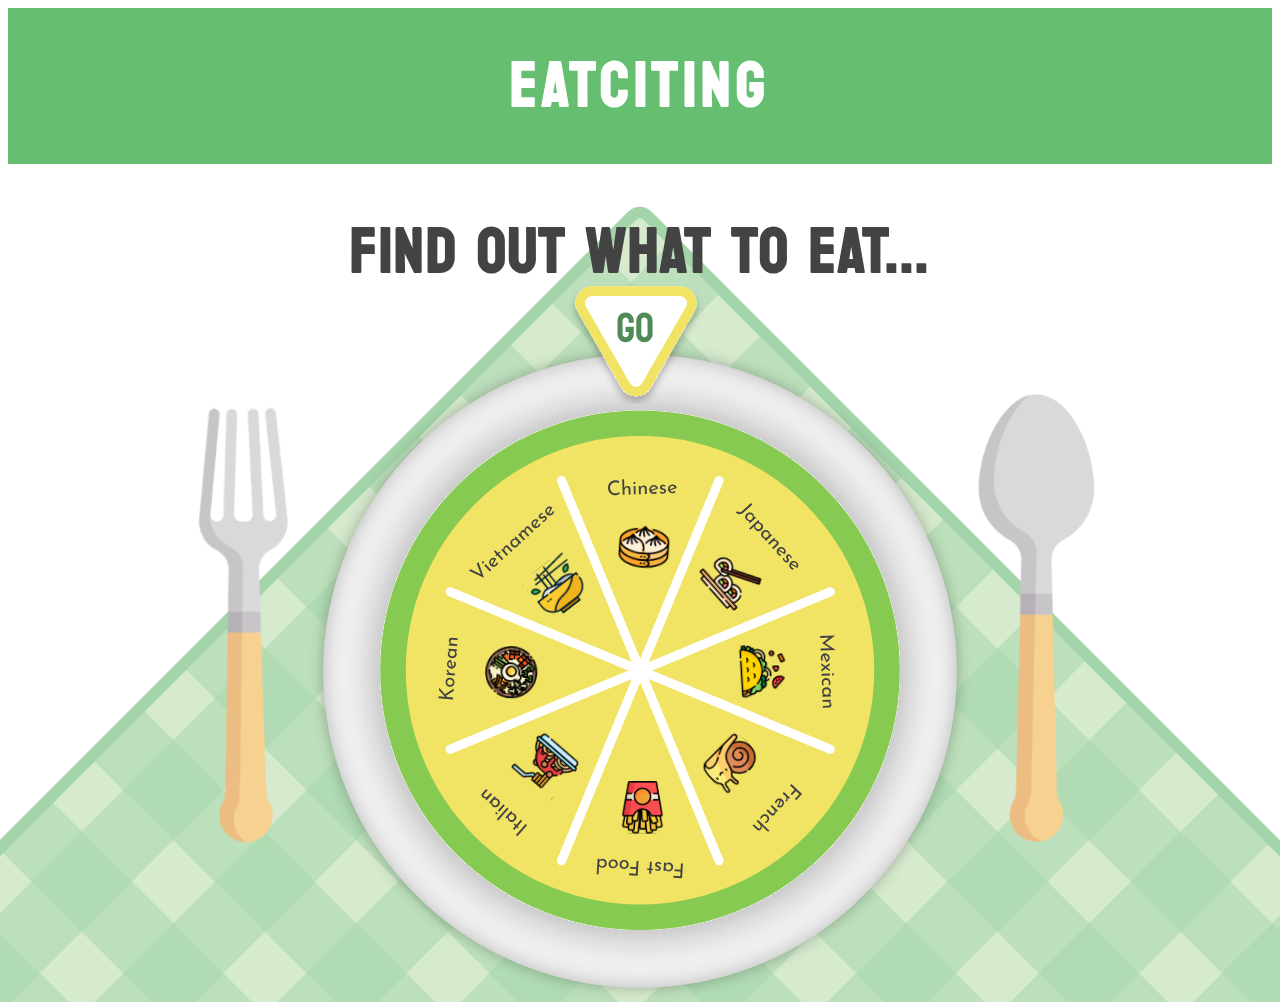
==== commit 899852fc: "Update: Device Size Adjustment" ====
--- a/src/index.html
+++ b/src/index.html
@@ -9,11 +9,10 @@
 	<link rel="preconnect" href="https://fonts.googleapis.com">
 	<link rel="preconnect" href="https://fonts.gstatic.com" crossorigin>
 	<link href="https://fonts.googleapis.com/css2?family=Koulen&display=swap" rel="stylesheet">
-	<link href="https://fonts.googleapis.com/css2?family=Kaushan+Script&display=swap" rel="stylesheet">
 	<link rel="preconnect" href="https://fonts.googleapis.com">
 	<link rel="preconnect" href="https://fonts.gstatic.com" crossorigin>
-	<link href="https://fonts.googleapis.com/css2?family=Kaushan+Script&display=swap" rel="stylesheet">
-	<title>Eaciting</title>
+	<link href="https://fonts.googleapis.com/css2?family=Arvo:wght@700&display=swap" rel="stylesheet">
+	<title>Eatciting</title>
 	<link rel="stylesheet" href="css/style.css">
 </head>
 
@@ -45,4 +44,4 @@
 	<script src="js/scripts.js"></script>
 </body>
 
-</html>
+</html>--- a/src/css/style.css
+++ b/src/css/style.css
@@ -1,4 +1,5 @@
-@media screen and (320px <=width <834px) {
+@media screen and (375px <=width <768px) {
+
 	body {
 		background-image: url(../images/Table.svg);
 		background-position: 50% 200px;
@@ -62,11 +63,12 @@
 		grid-template-columns: repeat(9, 1fr);
 		justify-content: center;
 		margin-top: -150px;
+		height: 500px;
 	}
 
 	.fork {
 		margin-top: 150%;
-		height: 30%;
+		height: 50%;
 		grid-row: 1/span 3;
 		grid-column: 1/span 1;
 		z-index: 1;
@@ -74,7 +76,7 @@
 
 	.spoon {
 		margin-top: 150%;
-		height: 30%;
+		height: 50%;
 		grid-row: 1/span 3;
 		grid-column: 9/span 1;
 		z-index: 1;
@@ -127,7 +129,7 @@
 		z-index: 1;
 	}
 
-	.gift:hover {
+	.gift:active {
 		transform: scale(1.2);
 	}
 
@@ -150,18 +152,114 @@
 		transition-duration: 0.4s;
 	}
 
-	#spin:hover {
+	#spin:active {
 		transform: scale(1.2);
 	}
 
 	/*order button*/
-
-
-
+	.results {
+		display: grid;
+		grid-template-columns: repeat(9, 1fr);
+		grid-template-rows: repeat(10, 1fr);
+		grid-row: 1/ span 3;
+		grid-column: 1/span 9;
+	}
+
+	.resultshide {
+		display: none;
+	}
+
+	#order {
+		border: #4F8A57 6px solid;
+		border-radius: 70px;
+		font-family: "Arvo", serif;
+		background-color: #66BE71;
+		color: white;
+		font-size: 1.3em;
+		padding: 8px;
+		grid-row: 4/span 1;
+		grid-column: 3/span 5;
+		height: 120%;
+	}
+
+	#resetdish {
+		border: #F7B60E 3px solid;
+		border-radius: 70px;
+		font-family: "Koulen";
+		margin-top: 20px;
+		background-color: #F1E363;
+		color: black;
+		font-size: 1em;
+		height: 50%;
+		padding: 5px;
+		grid-row: 5/span 2;
+		grid-column: 2/span 3;
+	}
+
+	#resetall {
+		border: #F70E0E 3px solid;
+		border-radius: 70px;
+		font-family: "Koulen";
+		margin-top: 20px;
+		background-color: #F17D63;
+		color: black;
+		height: 50%;
+		font-size: 1em;
+		padding: 5px;
+		grid-row: 5/span 2;
+		grid-column: 6/span 3;
+	}
+
+	#order:active {
+		border: #4F8A57 6px solid;
+		border-radius: 70px;
+		font-family: "Arvo", serif;
+		background-color: #4F8A57;
+		color: white;
+		font-size: 1.2em;
+		padding: 10px;
+		grid-row: 4/span 1;
+		grid-column: 3/span 5;
+		transition-duration: 0.1s;
+		height: 120%;
+	}
+
+	#resetdish:active {
+		border: #F7B60E 3px solid;
+		border-radius: 70px;
+		font-family: "Koulen";
+		margin-top: 20px;
+		background-color: #F7B60E;
+		color: black;
+		font-size: 1em;
+		height: 50%;
+		padding: 5px;
+		grid-row: 5/span 2;
+		grid-column: 2/span 3;
+		transition-duration: 0.1s;
+	}
+
+	#resetall:active {
+		border: #F70E0E 3px solid;
+		border-radius: 70px;
+		font-family: "Koulen";
+		margin-top: 20px;
+		background-color: #F70E0E;
+		color: black;
+		height: 50%;
+		font-size: 1em;
+		padding: 5px;
+		grid-row: 5/span 2;
+		grid-column: 6/span 3;
+		transition-duration: 0.4s;
+	}
 
 }
 
-@media screen and (834px <=width <1280px) {
+
+
+@media screen and (768px <=width <1024px) {
+
 	body {
 		background-image: url(../images/Table.svg);
 		background-position: 50% 200px;
@@ -170,6 +268,7 @@
 		display: grid;
 		grid-template-columns: repeat(6, 1fr);
 		grid-template-rows: repeat(8, 1fr);
+		height: 1024px;
 	}
 
 	/* Title Bar & Instruction Line */
@@ -214,22 +313,22 @@
 		margin-top: 30px;
 		scale: 100%;
 		grid-column: 1 / span 6;
-		grid-row: 3/ span 9;
+		grid-row: 2/ span 5;
 	}
 
 	/* Main Part  Element*/
 
 	.fork {
-		margin-top: 50%;
-		height: 60%;
+		margin-top: 250px;
+		height: 50%;
 		grid-row: 1/span 3;
 		grid-column: 1/span 1;
 		z-index: 1;
 	}
 
 	.spoon {
-		margin-top: 50%;
-		height: 60%;
+		margin-top: 250px;
+		height: 50%;
 		grid-row: 1/span 3;
 		grid-column: 9/span 1;
 		z-index: 1;
@@ -238,7 +337,8 @@
 	/* Spin Wheel*/
 
 	.wheel {
-		margin-top: 50px;
+		margin-top: 150px;
+		height: 680px;
 		width: 100%;
 		transition: transform 3s ease-in-out;
 		grid-row: 1/ span 3;
@@ -256,9 +356,9 @@
 	}
 
 	.plate {
-		margin-top: 50px;
+		margin-top: 150px;
+		height: 680px;
 		width: 100%;
-		transition: transform 3s ease-in-out;
 		grid-row: 1/ span 3;
 		grid-column: 1/span 9;
 	}
@@ -275,12 +375,13 @@
 		height: 160px;
 		border: none;
 		transition-duration: 0.4s;
-		grid-row: 2;
+		margin-top: -150px;
+		grid-row: 3/ span 1;
 		grid-column: 5/ span 1;
 		z-index: 1;
 	}
 
-	.gift:hover {
+	.gift:active {
 		transform: scale(1.2);
 	}
 
@@ -290,26 +391,121 @@
 		display: flex;
 		justify-content: center;
 		grid-column: 1 / span 6;
-		grid-row: 3 / span 2;
+		grid-row: 2 / span 2;
 		z-index: 1;
 	}
 
 	#spin {
 		width: 220px;
 		height: 200px;
+		scale: 80%;
 		background: url(../images/start.svg);
 		border: none;
-		margin-top: -10px;
-		transition-duration: 0.4s;
-	}
-
-	#spin:hover {
-		transform: scale(1.2);
-	}
+		margin-top: 80px;
+		transition-duration: 0.4s;
+	}
+
+	#spin:active {
+		transform: scale(1.2);
+	}
+
+
+	/*order button*/
+	.results {
+		display: grid;
+		grid-template-columns: repeat(9, 1fr);
+		grid-template-rows: repeat(10, 1fr);
+		grid-row: 2/ span 2;
+		grid-column: 1/span 9;
+	}
+
+	.resultshide {
+		display: none;
+	}
+
+	#order {
+		border: #4F8A57 6px solid;
+		border-radius: 70px;
+		font-family: "Arvo", serif;
+		background-color: #66BE71;
+		color: white;
+		font-size: 2em;
+		padding: 10px;
+		grid-row: 3/span 1;
+		grid-column: 3/span 5;
+	}
+
+	#resetdish {
+		border: #F7B60E 6px solid;
+		border-radius: 70px;
+		font-family: "Koulen";
+		margin-top: 20px;
+		background-color: #F1E363;
+		color: black;
+		font-size: 1.5em;
+		padding: 10px;
+		grid-row: 4/span 1;
+		grid-column: 3/span 2;
+	}
+
+	#resetall {
+		border: #F70E0E 6px solid;
+		border-radius: 70px;
+		font-family: "Koulen";
+		margin-top: 20px;
+		background-color: #F17D63;
+		color: black;
+		font-size: 1.5em;
+		padding: 10px;
+		grid-row: 4/span 1;
+		grid-column: 6/span 2;
+	}
+
+	#order:active {
+		border: #4F8A57 6px solid;
+		border-radius: 70px;
+		font-family: "Arvo", serif;
+		background-color: #4F8A57;
+		color: white;
+		font-size: 2em;
+		padding: 10px;
+		grid-row: 3/span 1;
+		grid-column: 3/span 5;
+		transition-duration: 0.1s;
+	}
+
+	#resetdish:active {
+		border: #F7B60E 6px solid;
+		border-radius: 70px;
+		font-family: "Koulen";
+		margin-top: 20px;
+		background-color: #F7B60E;
+		color: black;
+		font-size: 1.5em;
+		padding: 10px;
+		grid-row: 4/span 1;
+		grid-column: 3/span 2;
+	}
+
+	#resetall:active {
+		border: #F70E0E 6px solid;
+		border-radius: 70px;
+		font-family: "Koulen";
+		margin-top: 20px;
+		background-color: #F70E0E;
+		color: black;
+		font-size: 1.5em;
+		padding: 10px;
+		grid-row: 4/span 1;
+		grid-column: 6/span 2;
+	}
+
 
 }
 
-@media screen and (width >=1280px) {
+@media screen and (width >=1024px) {
+
+
 	body {
 		background-image: url(../images/Table.svg);
 		background-position: 50% 200px;
@@ -318,6 +514,7 @@
 		display: grid;
 		grid-template-columns: repeat(6, 1fr);
 		grid-template-rows: repeat(10, 1fr);
+		height: 900px;
 	}
 
 	/* Title Bar & Instruction Line */
@@ -341,7 +538,7 @@
 		color: #434343;
 		text-align: center;
 		font-size: 2em;
-		margin-top: 50px;
+		margin-top: 30px;
 		letter-spacing: 2px;
 		grid-column: 1 / span 6;
 		grid-row: 2 / span 1;
@@ -359,7 +556,7 @@
 		grid-template-rows: 1;
 		grid-template-columns: 3;
 		justify-content: center;
-		margin-top: 30px;
+		margin-top: 70px;
 		scale: 100%;
 		grid-column: 1 / span 6;
 		grid-row: 3/ span 9;
@@ -368,13 +565,13 @@
 	/* Main Part  Element*/
 
 	.fork {
-		height: 60%;
+		height: 50%;
 		grid-row: 1;
 		grid-column: 1;
 	}
 
 	.spoon {
-		height: 60%;
+		height: 50%;
 		grid-row: 1;
 		grid-column: 3;
 	}
@@ -382,7 +579,8 @@
 	/* Spin Wheel*/
 
 	.wheel {
-		height: 80%;
+		margin-top: -40px;
+		height: 70%;
 		transition: transform 3s ease-in-out;
 		grid-row: 1;
 		grid-column: 2;
@@ -399,8 +597,8 @@
 	}
 
 	.plate {
-		height: 80%;
-		margin-top: 3%;
+		margin-top: -40px;
+		height: 670px;
 		grid-row: 1;
 		grid-column: 2;
 	}
@@ -413,8 +611,8 @@
 
 	.gift {
 		background: url(../images/gift.svg);
-		margin-top: 320px;
-		margin-left: 40%;
+		margin-top: 200px;
+		margin-left: 38%;
 		width: 160px;
 		height: 160px;
 		border: none;
@@ -434,16 +632,17 @@
 		display: flex;
 		justify-content: center;
 		grid-column: 1 / span 6;
-		grid-row: 3 / span 2;
+		grid-row: 2 / span 2;
 		z-index: 1;
 	}
 
 	#spin {
+		scale: 80%;
 		width: 220px;
 		height: 200px;
 		background: url(../images/start.svg);
 		border: none;
-		margin-top: -10px;
+		margin-top: 60px;
 		transition-duration: 0.4s;
 	}
 
@@ -468,13 +667,13 @@
 	#order {
 		border: #4F8A57 6px solid;
 		border-radius: 70px;
-		font-family: "Kaushan Script", cursive;
+		font-family: "Arvo", serif;
 		background-color: #66BE71;
 		color: white;
-		font-size: 2em;
-		padding: 20px;
-		grid-row: 4/span 1;
-		grid-column: 4/span 3;
+		font-size: 1.5em;
+		padding: 10px;
+		grid-row: 3/span 1;
+		grid-column: 3/span 5;
 		transition-duration: 0.4s;
 	}
 
@@ -485,9 +684,9 @@
 		margin-top: 20px;
 		background-color: #F1E363;
 		color: black;
-		font-size: 1.5em;
-		padding: 20px;
-		grid-row: 5/span 1;
+		font-size: 1.2em;
+		padding: 10px;
+		grid-row: 4/span 1;
 		grid-column: 3/span 2;
 		transition-duration: 0.4s;
 	}
@@ -499,9 +698,9 @@
 		margin-top: 20px;
 		background-color: #F17D63;
 		color: black;
-		font-size: 1.5em;
-		padding: 20px;
-		grid-row: 5/span 1;
+		font-size: 1.2em;
+		padding: 10px;
+		grid-row: 4/span 1;
 		grid-column: 6/span 2;
 		transition-duration: 0.4s;
 	}
@@ -518,4 +717,4 @@
 		transform: scale(1.2);
 	}
 
-}
+}